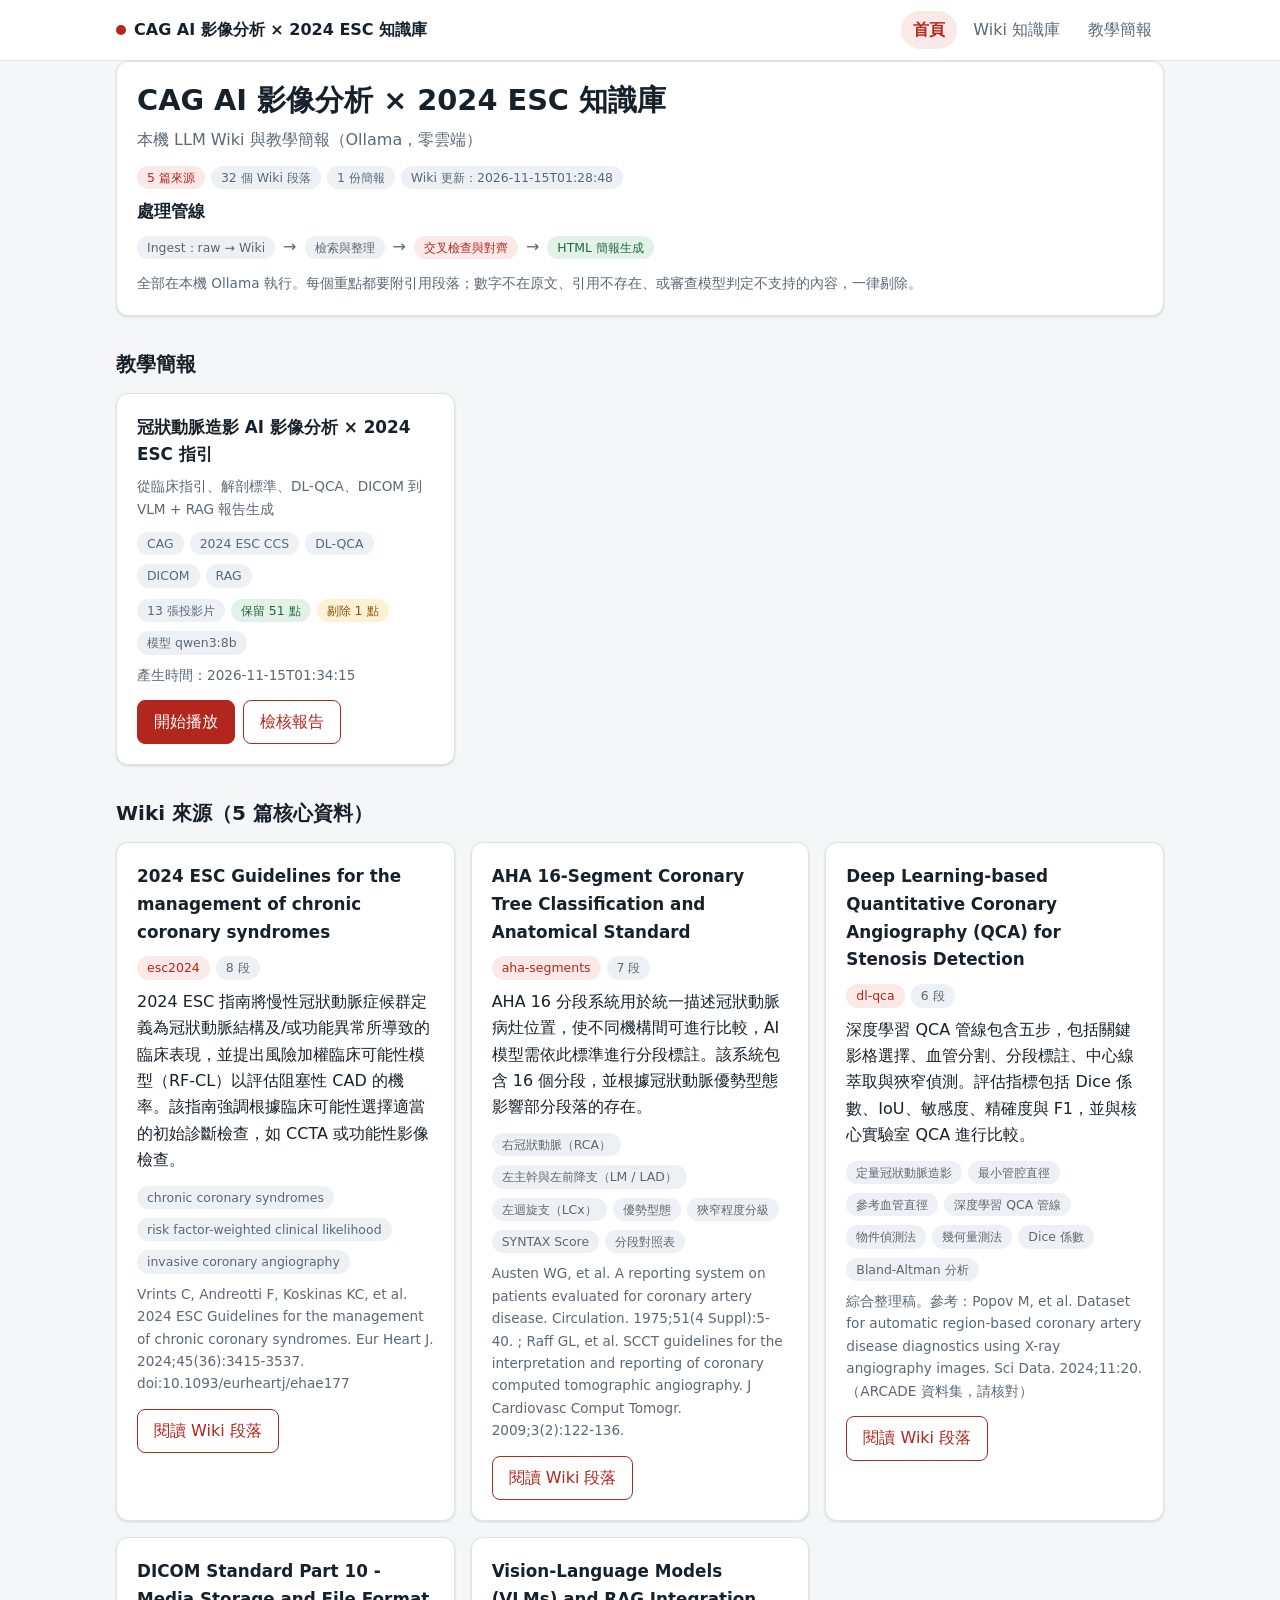
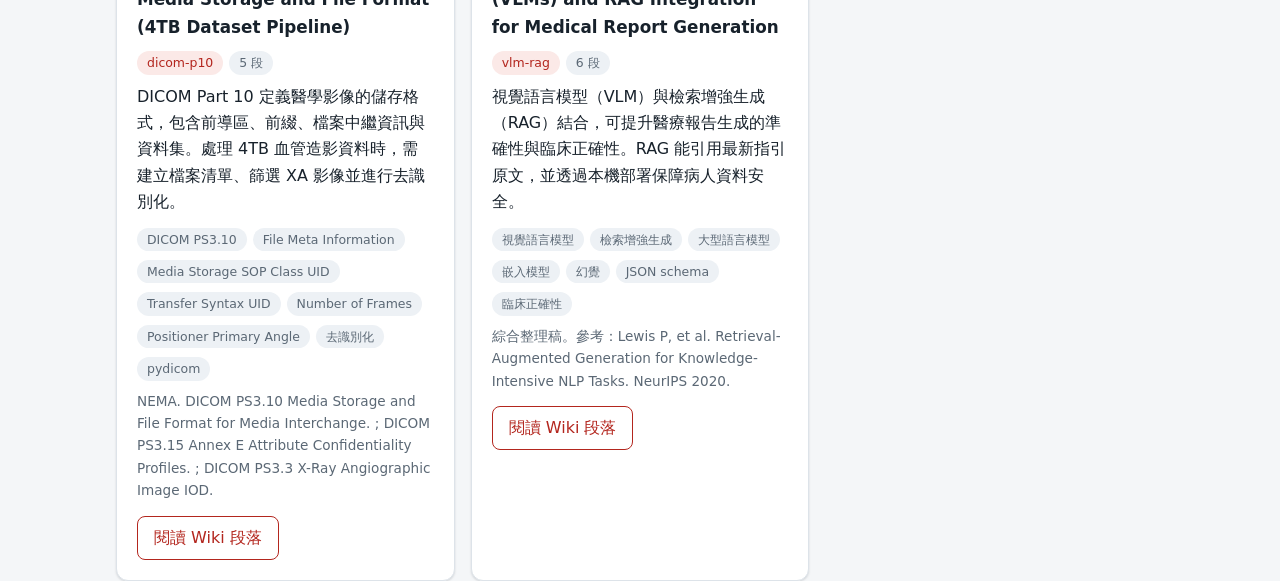
==== index.html @ cdf88da8 "Initialize local CAG LLM Wiki and teaching slide pipeline - raw/: 5 source notes (ESC 2024 CCS, AHA " ====
<!doctype html>
<html lang="zh-Hant">
<head>
  <meta charset="utf-8">
  <meta name="viewport" content="width=device-width, initial-scale=1">
  <meta http-equiv="Content-Security-Policy" content="default-src 'self'; script-src 'self'; style-src 'self'; img-src 'self' data:; connect-src 'self'; object-src 'none'; base-uri 'none'; form-action 'none'">
  <meta name="referrer" content="no-referrer">
  <title>CAG AI 知識庫</title>
  <link rel="icon" href="data:,">
  <link rel="stylesheet" href="style.css">
</head>
<body data-page="home">
  <header class="site-header">
    <div class="container header-inner">
      <a class="brand" id="brand" href="index.html">CAG AI 知識庫</a>
      <nav class="nav" id="nav" aria-label="主選單">
        <a href="index.html" data-page="home">首頁</a>
        <a href="wiki.html" data-page="wiki">Wiki 知識庫</a>
        <a href="slides.html" data-page="slides">教學簡報</a>
      </nav>
    </div>
  </header>

  <main class="container" id="main">
    <section class="card">
      <h1 id="site-title">CAG AI 影像分析 × 2024 ESC 知識庫</h1>
      <p class="lead" id="site-subtitle"></p>
      <div id="stats"></div>
      <h3>處理管線</h3>
      <ul class="flow">
        <li><span class="tag">Ingest：raw → Wiki</span></li>
        <li><span class="tag">檢索與整理</span></li>
        <li><span class="tag accent">交叉檢查與對齊</span></li>
        <li><span class="tag ok">HTML 簡報生成</span></li>
      </ul>
      <p class="small">全部在本機 Ollama 執行。每個重點都要附引用段落；數字不在原文、引用不存在、或審查模型判定不支持的內容，一律剔除。</p>
    </section>

    <h2 class="section-title">教學簡報</h2>
    <div class="grid" id="decks"></div>

    <h2 class="section-title">Wiki 來源（5 篇核心資料）</h2>
    <div class="grid" id="sources"></div>
  </main>

  <script src="common.js"></script>
  <script src="home.js"></script>
</body>
</html>
---- style.css ----
/* 共用樣式：所有頁面只使用 .card 與 .tag 兩種版面元件 */
:root {
  --bg: #f4f6f8;
  --surface: #ffffff;
  --text: #17212b;
  --muted: #5b6875;
  --line: #dde3e9;
  --accent: #b3261e;        /* 冠狀動脈紅 */
  --accent-soft: #fbe9e7;
  --ok: #1e6b3a;
  --ok-soft: #e3f2e8;
  --warn: #8a5300;
  --warn-soft: #fff1d6;
  --tag-bg: #edf1f5;
  --radius: 12px;
  --shadow: 0 1px 2px rgba(16, 24, 40, .06), 0 1px 3px rgba(16, 24, 40, .08);
  --font: "Noto Sans TC", "Microsoft JhengHei", "PingFang TC", system-ui, sans-serif;
  color-scheme: light;
}
@media (prefers-color-scheme: dark) {
  :root {
    --bg: #0f1419; --surface: #182029; --text: #e6ebf0; --muted: #9aa7b4; --line: #2a3541;
    --accent: #ff8a80; --accent-soft: #3a1f1d; --ok: #8fd6a5; --ok-soft: #1b3324;
    --warn: #ffc56b; --warn-soft: #3a2c12; --tag-bg: #232e39; --shadow: none;
    color-scheme: dark;
  }
}

* { box-sizing: border-box; }
html, body { margin: 0; }
body { background: var(--bg); color: var(--text); font-family: var(--font); line-height: 1.65; }
a { color: var(--accent); }
.container { max-width: 1080px; margin: 0 auto; padding: 0 16px; }

/* 頁首（所有頁面相同結構） */
.site-header { background: var(--surface); border-bottom: 1px solid var(--line); }
.header-inner { display: flex; align-items: center; justify-content: space-between; gap: 16px;
  min-height: 60px; flex-wrap: wrap; }
.brand { font-weight: 700; color: var(--text); text-decoration: none; }
.brand::before { content: ""; display: inline-block; width: 10px; height: 10px; border-radius: 50%;
  background: var(--accent); margin-right: 8px; vertical-align: middle; }
.nav { display: flex; gap: 4px; flex-wrap: wrap; }
.nav a { padding: 6px 12px; border-radius: 999px; text-decoration: none; color: var(--muted); }
.nav a[aria-current="page"] { background: var(--accent-soft); color: var(--accent); font-weight: 600; }

main { padding: 28px 0 48px; }
h1 { font-size: 1.8rem; line-height: 1.3; margin: 0 0 8px; }
h2 { font-size: 1.25rem; margin: 0 0 12px; }
h3 { font-size: 1.05rem; margin: 0 0 6px; }
.lead { color: var(--muted); margin: 0 0 16px; }
.section-title { margin: 32px 0 12px; }
.small { font-size: .85rem; color: var(--muted); }

/* Card */
.grid { display: grid; gap: 16px; grid-template-columns: repeat(auto-fill, minmax(300px, 1fr)); }
.card { background: var(--surface); border: 1px solid var(--line); border-radius: var(--radius);
  box-shadow: var(--shadow); padding: 20px; min-width: 0; overflow-wrap: anywhere; }
.card > :last-child { margin-bottom: 0; }
.card p { margin: 0 0 10px; }
.card-actions { margin-top: 14px; display: flex; gap: 8px; flex-wrap: wrap; }

/* Tag */
.tags { display: flex; flex-wrap: wrap; gap: 6px; margin: 8px 0; padding: 0; list-style: none; }
.tag { display: inline-block; font-size: .78rem; line-height: 1.4; padding: 3px 10px; border-radius: 999px;
  background: var(--tag-bg); color: var(--muted); text-decoration: none; white-space: nowrap; }
.tag.accent { background: var(--accent-soft); color: var(--accent); }
.tag.ok { background: var(--ok-soft); color: var(--ok); }
.tag.warn { background: var(--warn-soft); color: var(--warn); }
a.tag:hover { outline: 1px solid currentColor; }

.btn { display: inline-block; border: 1px solid var(--accent); background: var(--accent); color: #fff;
  padding: 8px 16px; border-radius: 8px; text-decoration: none; font: inherit; cursor: pointer; }
.btn.ghost { background: transparent; color: var(--accent); }
.btn:disabled { opacity: .4; cursor: default; }
@media (prefers-color-scheme: dark) { .btn { color: #1a0d0c; } .btn.ghost { color: var(--accent); } }

/* Pipeline 流程 */
.flow { display: flex; flex-wrap: wrap; gap: 8px; align-items: center; margin: 8px 0 12px; padding: 0; list-style: none; }
.flow li + li::before { content: "→"; color: var(--muted); margin-right: 8px; }

/* Wiki 段落 */
.chunk { scroll-margin-top: 16px; }
.chunk:target { border-color: var(--accent); }
.citation { font-size: .85rem; color: var(--muted); }

/* 簡報 */
.deck-bar { display: flex; align-items: center; gap: 12px; flex-wrap: wrap; margin-bottom: 12px; }
.deck-bar progress { flex: 1 1 160px; height: 6px; accent-color: var(--accent); }
.slide.card { min-height: 440px; padding: 36px 40px; display: flex; flex-direction: column; }
.slide[hidden] { display: none; }
.slide h2 { font-size: 1.6rem; margin-bottom: 20px; }
.slide.title-slide { justify-content: center; text-align: center; }
.slide.title-slide h1 { font-size: 2.1rem; }
.slide.title-slide .tags { justify-content: center; }
.slide ul.points { margin: 0; padding-left: 1.3em; display: grid; gap: 14px; font-size: 1.1rem; }
.slide ul.points .tag { margin-left: 6px; vertical-align: 2px; }
.slide .slide-foot { margin-top: auto; padding-top: 20px; }
.refs { margin: 0; padding-left: 1.2em; display: grid; gap: 10px; }
.status { padding: 16px; }

@media (max-width: 640px) {
  .slide.card { padding: 24px 20px; min-height: 360px; }
  .slide h2 { font-size: 1.3rem; }
  .slide.title-slide h1 { font-size: 1.6rem; }
  .slide ul.points { font-size: 1rem; }
}
@media print {
  .site-header, .deck-bar { display: none; }
  .slide[hidden] { display: flex; }
  .slide.card { break-after: page; box-shadow: none; }
}
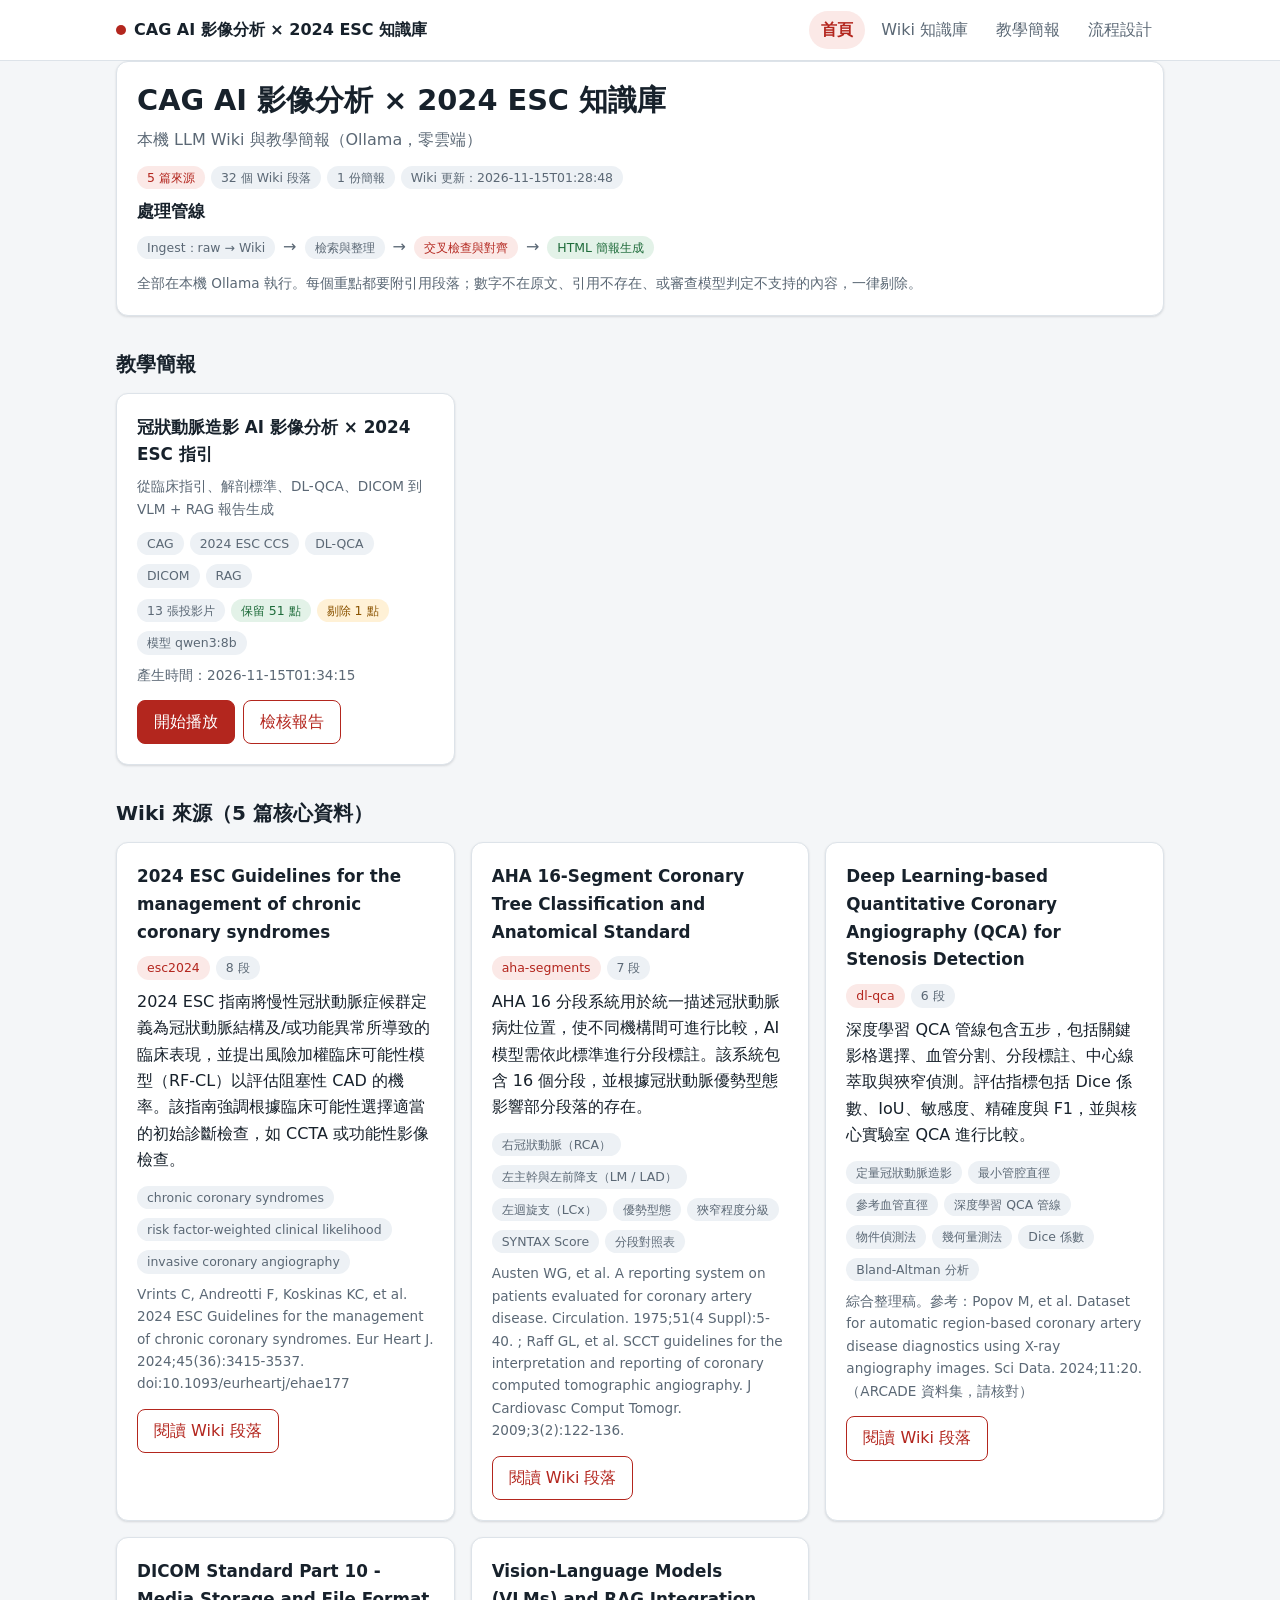
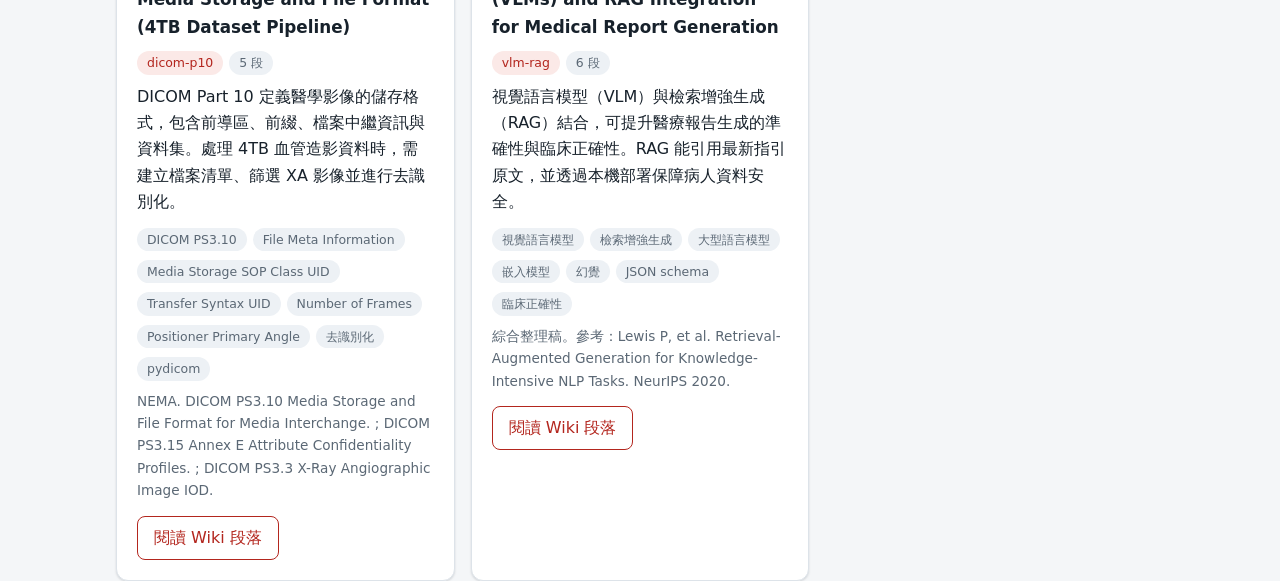
==== commit 402124e2: "Add loop/graph design and reflection page (data-driven) Co-Authored-By: Claude Opus 5.5 <noreply@ant" ====
--- a/index.html
+++ b/index.html
@@ -17,6 +17,7 @@
         <a href="index.html" data-page="home">首頁</a>
         <a href="wiki.html" data-page="wiki">Wiki 知識庫</a>
         <a href="slides.html" data-page="slides">教學簡報</a>
+        <a href="design.html" data-page="design">流程設計</a>
       </nav>
     </div>
   </header>
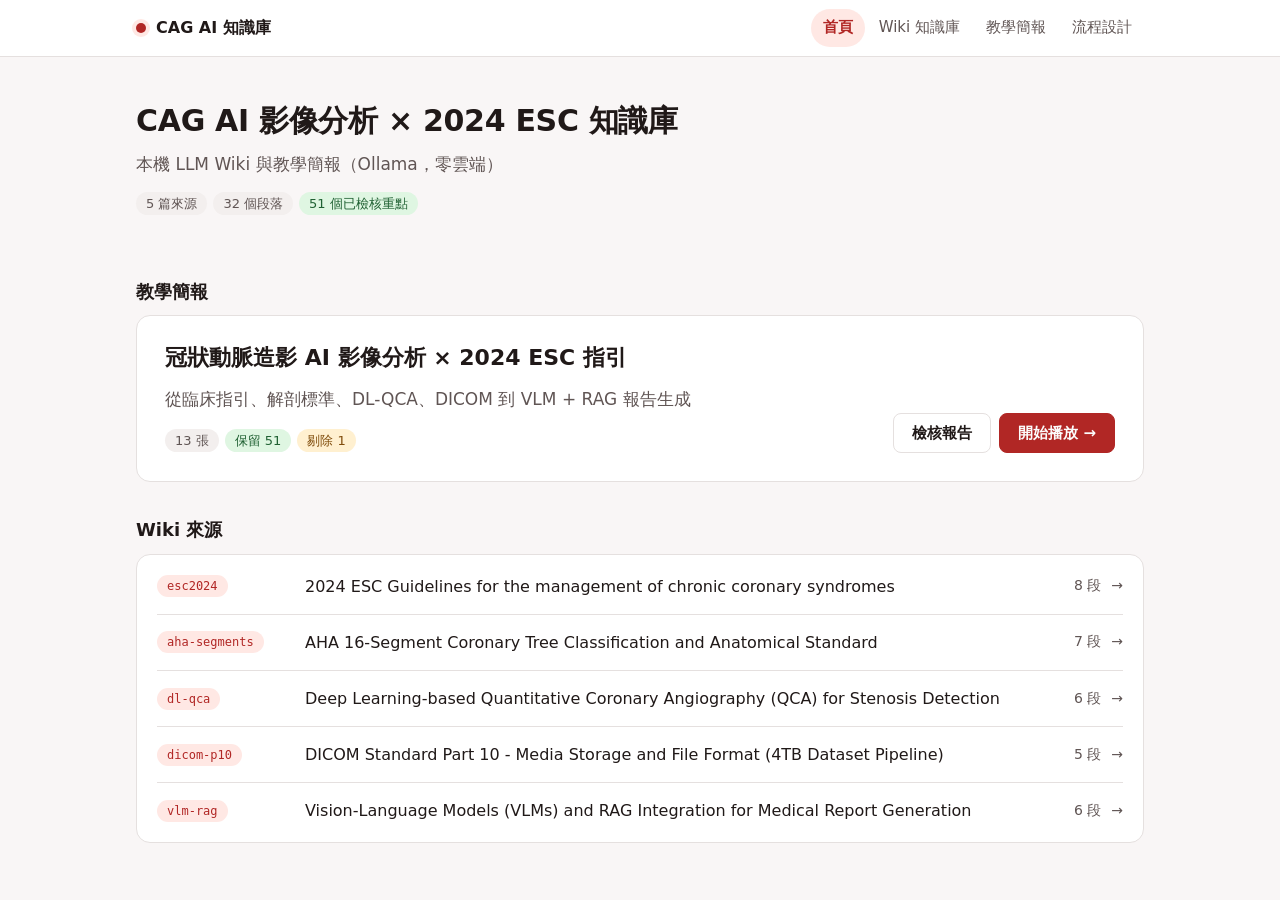
==== commit 504b9e74: "Redesign site and cut excess copy - OKLCH tokens, one type family, card/tag vocabulary kept - Home: " ====
--- a/index.html
+++ b/index.html
@@ -7,7 +7,7 @@
   <meta name="referrer" content="no-referrer">
   <title>CAG AI 知識庫</title>
   <link rel="icon" href="data:,">
-  <link rel="stylesheet" href="style.css">
+  <link rel="stylesheet" href="style.css?v=2">
 </head>
 <body data-page="home">
   <header class="site-header">
@@ -23,28 +23,24 @@
   </header>
 
   <main class="container" id="main">
-    <section class="card">
+    <section class="hero">
       <h1 id="site-title">CAG AI 影像分析 × 2024 ESC 知識庫</h1>
       <p class="lead" id="site-subtitle"></p>
       <div id="stats"></div>
-      <h3>處理管線</h3>
-      <ul class="flow">
-        <li><span class="tag">Ingest：raw → Wiki</span></li>
-        <li><span class="tag">檢索與整理</span></li>
-        <li><span class="tag accent">交叉檢查與對齊</span></li>
-        <li><span class="tag ok">HTML 簡報生成</span></li>
-      </ul>
-      <p class="small">全部在本機 Ollama 執行。每個重點都要附引用段落；數字不在原文、引用不存在、或審查模型判定不支持的內容，一律剔除。</p>
     </section>
 
-    <h2 class="section-title">教學簡報</h2>
-    <div class="grid" id="decks"></div>
+    <section class="section" aria-labelledby="h-decks">
+      <div class="section-head"><h2 id="h-decks">教學簡報</h2></div>
+      <div id="decks"></div>
+    </section>
 
-    <h2 class="section-title">Wiki 來源（5 篇核心資料）</h2>
-    <div class="grid" id="sources"></div>
+    <section class="section" aria-labelledby="h-sources">
+      <div class="section-head"><h2 id="h-sources">Wiki 來源</h2></div>
+      <div class="card flush"><ul class="rows" id="sources"></ul></div>
+    </section>
   </main>
 
-  <script src="common.js"></script>
-  <script src="home.js"></script>
+  <script src="common.js?v=2"></script>
+  <script src="home.js?v=2"></script>
 </body>
 </html>
--- a/style.css
+++ b/style.css
@@ -1,111 +1,227 @@
-/* 共用樣式：所有頁面只使用 .card 與 .tag 兩種版面元件 */
+/* 共用樣式：版面元件只有 .card 與 .tag；顏色一律用 OKLCH token */
 :root {
-  --bg: #f4f6f8;
-  --surface: #ffffff;
-  --text: #17212b;
-  --muted: #5b6875;
-  --line: #dde3e9;
-  --accent: #b3261e;        /* 冠狀動脈紅 */
-  --accent-soft: #fbe9e7;
-  --ok: #1e6b3a;
-  --ok-soft: #e3f2e8;
-  --warn: #8a5300;
-  --warn-soft: #fff1d6;
-  --tag-bg: #edf1f5;
-  --radius: 12px;
-  --shadow: 0 1px 2px rgba(16, 24, 40, .06), 0 1px 3px rgba(16, 24, 40, .08);
+  --bg: oklch(0.975 0.003 25);
+  --surface: oklch(1 0 0);
+  --surface-2: oklch(0.955 0.005 25);
+  --ink: oklch(0.22 0.012 25);
+  --muted: oklch(0.46 0.014 25);
+  --line: oklch(0.91 0.006 25);
+  --accent: oklch(0.5 0.175 27);          /* 冠狀動脈紅 */
+  --accent-hover: oklch(0.44 0.17 27);
+  --accent-ink: oklch(0.99 0 0);
+  --accent-soft: oklch(0.95 0.028 27);
+  --ok: oklch(0.44 0.1 150);
+  --ok-soft: oklch(0.95 0.035 150);
+  --warn: oklch(0.47 0.1 65);
+  --warn-soft: oklch(0.96 0.045 85);
+
   --font: "Noto Sans TC", "Microsoft JhengHei", "PingFang TC", system-ui, sans-serif;
+  --mono: ui-monospace, "Cascadia Mono", Consolas, "SF Mono", monospace;
+  --radius: 14px;
+  --radius-sm: 8px;
+  --ease: cubic-bezier(0.22, 1, 0.36, 1);
+  --z-sticky: 100;
   color-scheme: light;
 }
 @media (prefers-color-scheme: dark) {
   :root {
-    --bg: #0f1419; --surface: #182029; --text: #e6ebf0; --muted: #9aa7b4; --line: #2a3541;
-    --accent: #ff8a80; --accent-soft: #3a1f1d; --ok: #8fd6a5; --ok-soft: #1b3324;
-    --warn: #ffc56b; --warn-soft: #3a2c12; --tag-bg: #232e39; --shadow: none;
+    --bg: oklch(0.17 0.006 25);
+    --surface: oklch(0.21 0.008 25);
+    --surface-2: oklch(0.26 0.01 25);
+    --ink: oklch(0.94 0.005 25);
+    --muted: oklch(0.74 0.012 25);
+    --line: oklch(0.31 0.01 25);
+    --accent: oklch(0.72 0.15 25);
+    --accent-hover: oklch(0.78 0.13 25);
+    --accent-ink: oklch(0.18 0.02 25);
+    --accent-soft: oklch(0.3 0.06 25);
+    --ok: oklch(0.8 0.11 150);
+    --ok-soft: oklch(0.29 0.05 150);
+    --warn: oklch(0.83 0.11 80);
+    --warn-soft: oklch(0.3 0.05 75);
     color-scheme: dark;
   }
 }
 
 * { box-sizing: border-box; }
 html, body { margin: 0; }
-body { background: var(--bg); color: var(--text); font-family: var(--font); line-height: 1.65; }
-a { color: var(--accent); }
-.container { max-width: 1080px; margin: 0 auto; padding: 0 16px; }
-
-/* 頁首（所有頁面相同結構） */
-.site-header { background: var(--surface); border-bottom: 1px solid var(--line); }
-.header-inner { display: flex; align-items: center; justify-content: space-between; gap: 16px;
-  min-height: 60px; flex-wrap: wrap; }
-.brand { font-weight: 700; color: var(--text); text-decoration: none; }
-.brand::before { content: ""; display: inline-block; width: 10px; height: 10px; border-radius: 50%;
-  background: var(--accent); margin-right: 8px; vertical-align: middle; }
-.nav { display: flex; gap: 4px; flex-wrap: wrap; }
-.nav a { padding: 6px 12px; border-radius: 999px; text-decoration: none; color: var(--muted); }
+body {
+  background: var(--bg);
+  color: var(--ink);
+  font: 400 1rem/1.7 var(--font);
+  -webkit-font-smoothing: antialiased;
+}
+a { color: var(--accent); text-underline-offset: 3px; }
+h1, h2, h3 { line-height: 1.3; text-wrap: balance; margin: 0; }
+h1 { font-size: 1.875rem; font-weight: 700; letter-spacing: -0.01em; }
+h2 { font-size: 1.125rem; font-weight: 700; }
+h3 { font-size: 1.0625rem; font-weight: 600; }
+p { margin: 0; text-wrap: pretty; }
+:focus-visible { outline: 2px solid var(--accent); outline-offset: 2px; border-radius: 4px; }
+
+.container { max-width: 1040px; margin: 0 auto; padding: 0 16px; }
+main { padding-bottom: 64px; }
+
+/* ── 頁首 ─────────────────────────── */
+.site-header {
+  position: sticky; top: 0; z-index: var(--z-sticky);
+  background: var(--surface); border-bottom: 1px solid var(--line);
+}
+.header-inner { display: flex; align-items: center; justify-content: space-between;
+  gap: 8px 16px; min-height: 56px; flex-wrap: wrap; padding-block: 6px; }
+.brand { font-weight: 700; color: var(--ink); text-decoration: none; display: inline-flex;
+  align-items: center; gap: 10px; }
+.brand::before { content: ""; width: 10px; height: 10px; border-radius: 50%; background: var(--accent);
+  box-shadow: 0 0 0 4px var(--accent-soft); }
+.nav { display: flex; gap: 2px; flex-wrap: wrap; }
+.nav a { padding: 6px 12px; border-radius: 999px; text-decoration: none; color: var(--muted);
+  font-size: .9375rem; transition: background-color 150ms var(--ease), color 150ms var(--ease); }
+.nav a:hover { background: var(--surface-2); color: var(--ink); }
 .nav a[aria-current="page"] { background: var(--accent-soft); color: var(--accent); font-weight: 600; }
 
-main { padding: 28px 0 48px; }
-h1 { font-size: 1.8rem; line-height: 1.3; margin: 0 0 8px; }
-h2 { font-size: 1.25rem; margin: 0 0 12px; }
-h3 { font-size: 1.05rem; margin: 0 0 6px; }
-.lead { color: var(--muted); margin: 0 0 16px; }
-.section-title { margin: 32px 0 12px; }
-.small { font-size: .85rem; color: var(--muted); }
-
-/* Card */
-.grid { display: grid; gap: 16px; grid-template-columns: repeat(auto-fill, minmax(300px, 1fr)); }
+/* ── 頁面開頭 ─────────────────────── */
+.hero { padding: 44px 0 28px; display: grid; gap: 10px; }
+.lead { color: var(--muted); font-size: 1.0625rem; max-width: 62ch; }
+
+.section { margin-top: 36px; }
+.section-head { display: flex; align-items: baseline; justify-content: space-between; gap: 12px;
+  margin-bottom: 12px; }
+.section-head .meta { font-size: .875rem; color: var(--muted); }
+
+/* ── Card ─────────────────────────── */
 .card { background: var(--surface); border: 1px solid var(--line); border-radius: var(--radius);
-  box-shadow: var(--shadow); padding: 20px; min-width: 0; overflow-wrap: anywhere; }
-.card > :last-child { margin-bottom: 0; }
-.card p { margin: 0 0 10px; }
-.card-actions { margin-top: 14px; display: flex; gap: 8px; flex-wrap: wrap; }
-
-/* Tag */
-.tags { display: flex; flex-wrap: wrap; gap: 6px; margin: 8px 0; padding: 0; list-style: none; }
-.tag { display: inline-block; font-size: .78rem; line-height: 1.4; padding: 3px 10px; border-radius: 999px;
-  background: var(--tag-bg); color: var(--muted); text-decoration: none; white-space: nowrap; }
+  padding: 24px; min-width: 0; overflow-wrap: anywhere; }
+.card.flush { padding: 4px 20px; }
+
+/* ── Tag ──────────────────────────── */
+.tags { display: flex; flex-wrap: wrap; gap: 6px; margin: 0; padding: 0; list-style: none; }
+.tag { display: inline-flex; align-items: center; font-size: .8125rem; line-height: 1.5;
+  padding: 2px 10px; border-radius: 999px; background: var(--surface-2); color: var(--muted);
+  text-decoration: none; white-space: nowrap; }
+.tag.mono { font-family: var(--mono); font-size: .75rem; letter-spacing: 0; }
 .tag.accent { background: var(--accent-soft); color: var(--accent); }
 .tag.ok { background: var(--ok-soft); color: var(--ok); }
 .tag.warn { background: var(--warn-soft); color: var(--warn); }
-a.tag:hover { outline: 1px solid currentColor; }
-
-.btn { display: inline-block; border: 1px solid var(--accent); background: var(--accent); color: #fff;
-  padding: 8px 16px; border-radius: 8px; text-decoration: none; font: inherit; cursor: pointer; }
-.btn.ghost { background: transparent; color: var(--accent); }
-.btn:disabled { opacity: .4; cursor: default; }
-@media (prefers-color-scheme: dark) { .btn { color: #1a0d0c; } .btn.ghost { color: var(--accent); } }
-
-/* Pipeline 流程 */
-.flow { display: flex; flex-wrap: wrap; gap: 8px; align-items: center; margin: 8px 0 12px; padding: 0; list-style: none; }
-.flow li + li::before { content: "→"; color: var(--muted); margin-right: 8px; }
-
-/* Wiki 段落 */
-.chunk { scroll-margin-top: 16px; }
-.chunk:target { border-color: var(--accent); }
-.citation { font-size: .85rem; color: var(--muted); }
-
-/* 簡報 */
-.deck-bar { display: flex; align-items: center; gap: 12px; flex-wrap: wrap; margin-bottom: 12px; }
-.deck-bar progress { flex: 1 1 160px; height: 6px; accent-color: var(--accent); }
-.slide.card { min-height: 440px; padding: 36px 40px; display: flex; flex-direction: column; }
+a.tag { transition: background-color 150ms var(--ease), color 150ms var(--ease); }
+a.tag:hover { background: var(--accent-soft); color: var(--accent); }
+
+/* ── 按鈕 ─────────────────────────── */
+.btn { display: inline-flex; align-items: center; gap: 6px; min-height: 40px; padding: 0 18px;
+  border-radius: var(--radius-sm); border: 1px solid var(--accent); background: var(--accent);
+  color: var(--accent-ink); font: 600 .9375rem/1 var(--font); text-decoration: none; cursor: pointer;
+  white-space: nowrap; flex-shrink: 0;
+  transition: background-color 150ms var(--ease), border-color 150ms var(--ease), transform 150ms var(--ease); }
+.btn:hover { background: var(--accent-hover); border-color: var(--accent-hover); }
+.btn:active { transform: translateY(1px); }
+.btn.ghost { background: transparent; border-color: var(--line); color: var(--ink); }
+.btn.ghost:hover { background: var(--surface-2); }
+.btn:disabled { opacity: .35; cursor: default; transform: none; }
+.btn:disabled:hover { background: var(--accent); }
+.btn.ghost:disabled:hover { background: transparent; }
+
+/* ── 首頁：主簡報 ─────────────────── */
+.feature { display: grid; grid-template-columns: 1fr auto; gap: 20px 32px; align-items: end; padding: 28px; }
+.feature h3 { font-size: 1.375rem; }
+.feature .body { display: grid; gap: 12px; }
+.feature .actions { display: flex; gap: 8px; flex-wrap: wrap; }
+
+/* ── 列表列（來源、執行紀錄） ─────── */
+.rows { list-style: none; margin: 0; padding: 0; }
+.rows > li + li { border-top: 1px solid var(--line); }
+.row { display: grid; grid-template-columns: minmax(0, 1fr) auto; gap: 6px 16px; align-items: center;
+  padding: 14px 0; color: var(--ink); text-decoration: none; }
+.row .title { font-weight: 500; }
+.row .side { display: inline-flex; align-items: center; gap: 10px; color: var(--muted); font-size: .875rem; }
+a.row .arrow { transition: transform 200ms var(--ease); }
+a.row:hover .title { color: var(--accent); }
+a.row:hover .arrow { transform: translateX(3px); color: var(--accent); }
+.row .lead-in { display: grid; grid-template-columns: 8.5rem minmax(0, 1fr); align-items: center; gap: 12px; min-width: 0; }
+.row .lead-in .tag { justify-self: start; }
+@media (max-width: 720px) { .row .lead-in { grid-template-columns: 1fr; gap: 4px; } }
+.row .sub { grid-column: 1 / -1; color: var(--muted); font-size: .9375rem; }
+
+/* ── 步驟（真正的順序） ───────────── */
+.steps { list-style: none; margin: 0; padding: 0; counter-reset: step; }
+.steps > li { counter-increment: step; display: grid; grid-template-columns: 32px 1fr; gap: 4px 14px;
+  padding: 16px 0; }
+.steps > li + li { border-top: 1px solid var(--line); }
+.steps > li::before { content: counter(step); grid-row: span 2; width: 28px; height: 28px; border-radius: 50%;
+  display: grid; place-items: center; font: 600 .8125rem/1 var(--mono);
+  background: var(--surface-2); color: var(--muted); }
+.steps > li.loop::before { background: var(--accent-soft); color: var(--accent); }
+.steps .head { display: flex; align-items: center; gap: 8px; flex-wrap: wrap; }
+.steps .desc { color: var(--muted); }
+
+/* ── 問答欄 ───────────────────────── */
+.cols { display: grid; grid-template-columns: repeat(auto-fit, minmax(240px, 1fr)); gap: 28px; }
+.cols h3 { margin-bottom: 8px; }
+.cols ul { margin: 0; padding-left: 1.1em; display: grid; gap: 6px; color: var(--muted); }
+.cols li::marker { color: var(--accent); }
+
+/* ── 流程列 ───────────────────────── */
+.flow { display: flex; flex-wrap: wrap; gap: 6px; align-items: center; margin: 4px 0 0; padding: 0; list-style: none; }
+.flow li { display: inline-flex; align-items: center; gap: 6px; }
+.flow li + li::before { content: "→"; color: var(--muted); }
+
+/* ── Wiki ─────────────────────────── */
+.source-head { display: grid; gap: 12px; padding-bottom: 20px; border-bottom: 1px solid var(--line); }
+details summary { cursor: pointer; color: var(--muted); font-size: .875rem; width: fit-content; }
+details summary:hover { color: var(--ink); }
+details[open] summary { margin-bottom: 8px; }
+.citation { font-size: .875rem; color: var(--muted); max-width: 75ch; }
+.chunks { list-style: none; margin: 0; padding: 0; }
+.chunk { padding: 22px 0; scroll-margin-top: 80px; display: grid; gap: 8px; }
+.chunk + .chunk { border-top: 1px solid var(--line); }
+.chunk .head { display: flex; align-items: center; gap: 10px; flex-wrap: wrap; }
+.chunk p { max-width: 70ch; }
+.chunk:target, .chunk.is-target { background: var(--accent-soft); margin-inline: -24px; padding-inline: 24px; }
+
+/* ── 簡報 ─────────────────────────── */
+.deck-bar { display: flex; align-items: center; gap: 12px; padding: 20px 0 14px; }
+.deck-bar .counter { font: 500 .875rem/1 var(--mono); color: var(--muted); min-width: 4.5em; text-align: center; }
+.deck-bar progress { flex: 1 1 auto; height: 4px; border: 0; border-radius: 999px; overflow: hidden;
+  appearance: none; background: var(--line); }
+.deck-bar progress::-webkit-progress-bar { background: var(--line); }
+.deck-bar progress::-webkit-progress-value { background: var(--accent); transition: width 250ms var(--ease); }
+.deck-bar progress::-moz-progress-bar { background: var(--accent); }
+
+.slide.card { min-height: clamp(400px, 64vh, 620px); padding: 48px 56px; display: flex; flex-direction: column; gap: 24px; }
 .slide[hidden] { display: none; }
-.slide h2 { font-size: 1.6rem; margin-bottom: 20px; }
-.slide.title-slide { justify-content: center; text-align: center; }
-.slide.title-slide h1 { font-size: 2.1rem; }
-.slide.title-slide .tags { justify-content: center; }
-.slide ul.points { margin: 0; padding-left: 1.3em; display: grid; gap: 14px; font-size: 1.1rem; }
-.slide ul.points .tag { margin-left: 6px; vertical-align: 2px; }
-.slide .slide-foot { margin-top: auto; padding-top: 20px; }
-.refs { margin: 0; padding-left: 1.2em; display: grid; gap: 10px; }
-.status { padding: 16px; }
-
-@media (max-width: 640px) {
-  .slide.card { padding: 24px 20px; min-height: 360px; }
-  .slide h2 { font-size: 1.3rem; }
-  .slide.title-slide h1 { font-size: 1.6rem; }
-  .slide ul.points { font-size: 1rem; }
+.slide:not([hidden]) { animation: slide-in 240ms var(--ease); }
+@keyframes slide-in { from { opacity: 0; transform: translateY(6px); } }
+.slide h2 { font-size: 2rem; letter-spacing: -0.01em; }
+.slide.title-slide { justify-content: center; gap: 18px; }
+.slide.title-slide h1 { font-size: 2.5rem; letter-spacing: -0.015em; }
+.hero h1, .slide h1, .slide h2, .feature h3 { word-break: keep-all; }
+.slide.title-slide .lead { font-size: 1.1875rem; }
+.slide ul.points { margin: 0; padding-left: 1.2em; display: grid; gap: 16px; font-size: 1.25rem; line-height: 1.6; }
+.slide ul.points li::marker { color: var(--accent); }
+.slide ul.points .tag { margin-left: 8px; vertical-align: 3px; }
+.slide .slide-foot { margin-top: auto; display: grid; gap: 10px; font-size: .875rem; color: var(--muted); }
+.refs { margin: 0; padding-left: 1.2em; display: grid; gap: 14px; }
+.refs .citation { margin-top: 2px; }
+.status { display: grid; gap: 8px; margin-top: 32px; }
+
+@media (max-width: 720px) {
+  .site-header { position: static; }
+  .nav { gap: 0; margin-inline: -8px; flex-wrap: nowrap; }
+  .nav a { padding: 6px 8px; font-size: .875rem; white-space: nowrap; }
+  h1 { font-size: 1.5rem; }
+  .hero { padding: 28px 0 20px; }
+  .feature { grid-template-columns: 1fr; padding: 22px; }
+  .card { padding: 20px; }
+  .chunk:target, .chunk.is-target { margin-inline: -20px; padding-inline: 20px; }
+  .slide.card { padding: 28px 22px; min-height: 360px; }
+  .slide h2 { font-size: 1.5rem; }
+  .slide.title-slide h1 { font-size: 1.75rem; }
+  .slide ul.points { font-size: 1.0625rem; gap: 12px; }
+  .deck-bar .btn { padding: 0 12px; }
+}
+@media (prefers-reduced-motion: reduce) {
+  *, *::before, *::after { animation: none !important; transition: none !important; }
 }
 @media print {
   .site-header, .deck-bar { display: none; }
   .slide[hidden] { display: flex; }
-  .slide.card { break-after: page; box-shadow: none; }
-}
+  .slide.card { break-after: page; }
+}
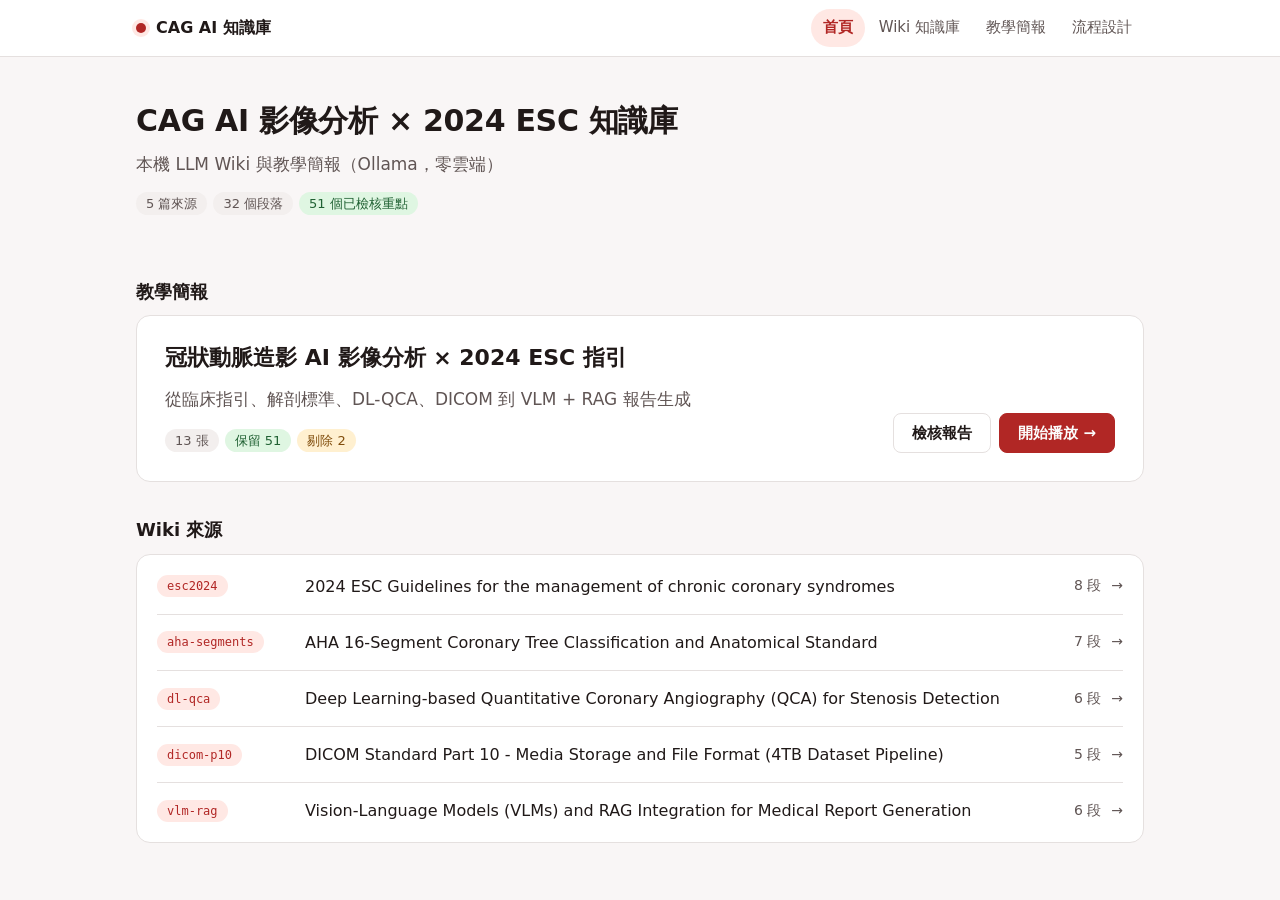
==== commit 0d61cfa7: "Make slides image-first with hand-drawn SVG figures - 12 SVG figures (cover + 11 sections) drawn fro" ====
--- a/index.html
+++ b/index.html
@@ -7,7 +7,7 @@
   <meta name="referrer" content="no-referrer">
   <title>CAG AI 知識庫</title>
   <link rel="icon" href="data:,">
-  <link rel="stylesheet" href="style.css?v=2">
+  <link rel="stylesheet" href="style.css?v=5">
 </head>
 <body data-page="home">
   <header class="site-header">
@@ -40,7 +40,7 @@
     </section>
   </main>
 
-  <script src="common.js?v=2"></script>
-  <script src="home.js?v=2"></script>
+  <script src="common.js?v=5"></script>
+  <script src="home.js?v=5"></script>
 </body>
 </html>
--- a/style.css
+++ b/style.css
@@ -198,6 +198,26 @@
 .slide ul.points li::marker { color: var(--accent); }
 .slide ul.points .tag { margin-left: 8px; vertical-align: 3px; }
 .slide .slide-foot { margin-top: auto; display: grid; gap: 10px; font-size: .875rem; color: var(--muted); }
+/* 圖為主、文字為輔 */
+body[data-page="slides"] .container { max-width: 1240px; }
+.slide-split { display: grid; grid-template-columns: minmax(0, 7fr) minmax(0, 4fr); gap: 36px; align-items: center; flex: 1; }
+.fig { margin: 0; display: grid; gap: 10px; }
+.fig img { display: block; width: 100%; height: auto; }
+.fig figcaption { font-size: .8125rem; color: var(--muted); }
+.slide .slide-split ul.points { font-size: 1rem; line-height: 1.65; gap: 12px; }
+.fig a { display: block; border-radius: var(--radius-sm); cursor: zoom-in; }
+.slide .more { margin-top: 14px; }
+.slide .more summary { cursor: pointer; color: var(--muted); font-size: .875rem; width: fit-content; }
+.slide .more summary:hover { color: var(--ink); }
+.slide .more[open] summary { margin-bottom: 12px; }
+.title-split { display: grid; grid-template-columns: minmax(0, 6fr) minmax(0, 5fr); gap: 40px; align-items: center; }
+.title-text { display: grid; gap: 18px; }
+.title-split .fig img { max-height: 420px; }
+@media (max-width: 960px) {
+  .slide-split { grid-template-columns: 1fr; gap: 20px; }
+  .slide-split .fig img { max-height: 420px; }
+}
+
 .refs { margin: 0; padding-left: 1.2em; display: grid; gap: 14px; }
 .refs .citation { margin-top: 2px; }
 .status { display: grid; gap: 8px; margin-top: 32px; }
@@ -215,6 +235,12 @@
   .slide h2 { font-size: 1.5rem; }
   .slide.title-slide h1 { font-size: 1.75rem; }
   .slide ul.points { font-size: 1.0625rem; gap: 12px; }
+  .slide-split, .title-split { grid-template-columns: 1fr; gap: 20px; }
+  .slide.card:has(.slide-split) { padding-inline: 14px; }
+  .slide .slide-split ul.points { font-size: .9375rem; }
+  .slide-split .fig figcaption::after { content: "・點圖放大"; color: var(--accent); }
+  .title-split .fig { order: -1; }
+  .title-split .fig img { max-height: 220px; }
   .deck-bar .btn { padding: 0 12px; }
 }
 @media (prefers-reduced-motion: reduce) {
